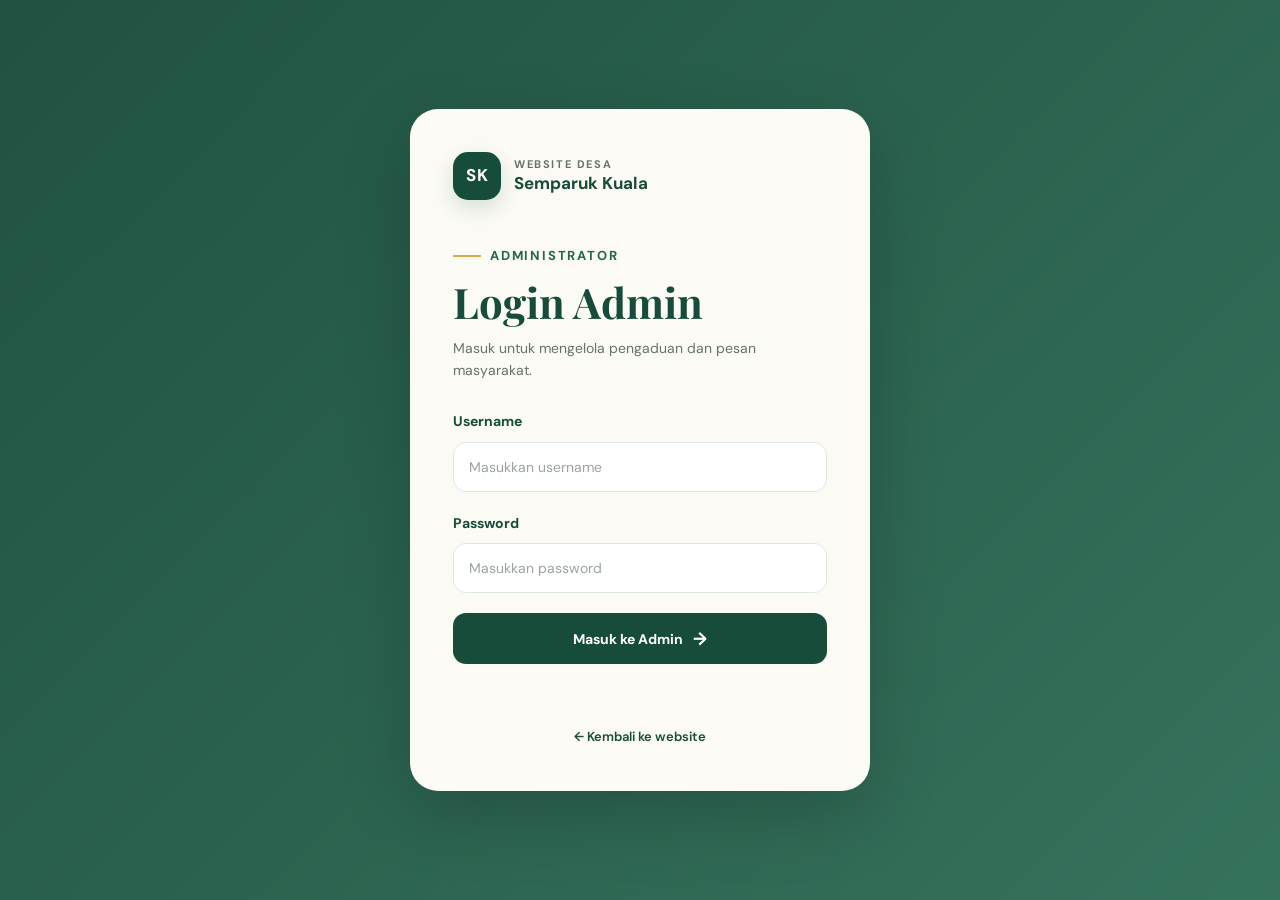
==== admin.html @ 29de8743 "Update admin.html" ====
<!DOCTYPE html>
<html lang="id">
<head>

<meta charset="UTF-8">
<meta name="viewport" content="width=device-width, initial-scale=1.0">

<title>Admin — Semparuk Kuala</title>

<link rel="preconnect" href="https://fonts.googleapis.com">
<link rel="preconnect" href="https://fonts.gstatic.com" crossorigin>

<link href="https://fonts.googleapis.com/css2?family=DM+Sans:wght@400;500;600;700&family=Playfair+Display:wght@600;700&display=swap" rel="stylesheet">

<style>

:root{
    --green:#174b3a;
    --green2:#24664e;
    --mint:#e8f4ef;
    --cream:#f8f7f2;
    --dark:#24352e;
    --muted:#718078;
    --line:#e3e9e5;
    --white:#ffffff;
    --gold:#c8ad6b;
    --shadow:0 15px 40px rgba(23,75,58,.08);
}

*{
    box-sizing:border-box;
}

html{
    scroll-behavior:smooth;
}

body{
    margin:0;
    background:var(--cream);
    color:var(--dark);
    font-family:'DM Sans',sans-serif;
}

a{
    text-decoration:none;
    color:inherit;
}

button,
input,
select,
textarea{
    font-family:inherit;
}


/* ===============================
   NAVBAR
================================ */

.navbar{
    background:#fff;
    border-bottom:1px solid rgba(23,75,58,.08);
    position:sticky;
    top:0;
    z-index:50;
}

.nav-container{
    width:min(1180px,92%);
    margin:auto;
    min-height:78px;

    display:flex;
    align-items:center;
    justify-content:space-between;
    gap:25px;
}

.brand{
    display:flex;
    align-items:center;
    gap:12px;
}

.brand-mark{
    width:42px;
    height:42px;

    display:flex;
    align-items:center;
    justify-content:center;

    background:var(--green);
    color:#fff;

    border-radius:13px;

    font-weight:700;
    font-size:13px;

    box-shadow:0 7px 18px rgba(23,75,58,.18);
}

.brand-text strong{
    display:block;
    color:#69766f;
    font-size:9px;
    letter-spacing:1.2px;
}

.brand-text small{
    display:block;
    margin-top:2px;

    color:var(--green);
    font-size:14px;
    font-weight:700;
}

.nav-menu{
    display:flex;
    align-items:center;
    gap:5px;
}

.nav-menu a{
    color:#596760;
    font-size:12px;
    font-weight:600;

    padding:10px 13px;
    border-radius:10px;

    transition:.2s ease;
}

.nav-menu a:hover{
    background:var(--mint);
    color:var(--green);
}

.nav-menu a.active{
    background:var(--mint);
    color:var(--green);
}


/* ===============================
   HEADER
================================ */

.admin-header{
    background:var(--mint);
    padding:70px 0 60px;

    border-bottom:1px solid rgba(23,75,58,.05);
}

.container{
    width:min(1180px,92%);
    margin:auto;
}

.eyebrow{
    display:inline-flex;
    align-items:center;
    gap:10px;

    color:#b09a5c;

    font-size:11px;
    font-weight:700;
    letter-spacing:1.5px;
}

.eyebrow::before{
    content:"";
    width:24px;
    height:2px;
    background:var(--gold);
}

.admin-header h1{
    margin:14px 0 12px;

    color:var(--green);

    font-family:'Playfair Display',serif;
    font-size:clamp(42px,6vw,64px);

    line-height:1.08;
}

.admin-header p{
    max-width:680px;

    color:var(--muted);

    font-size:14px;
    line-height:1.8;

    margin:0;
}

.admin-actions{
    display:flex;
    flex-wrap:wrap;
    gap:10px;

    margin-top:28px;
}


/* ===============================
   BUTTON
================================ */

.admin-btn{
    display:inline-flex;
    align-items:center;
    justify-content:center;

    min-height:44px;
    padding:11px 18px;

    border:1px solid transparent;
    border-radius:12px;

    background:var(--green);
    color:#fff;

    font-size:12px;
    font-weight:700;

    cursor:pointer;

    transition:.2s ease;
}

.admin-btn:hover{
    background:var(--green2);
    transform:translateY(-1px);
}

.admin-btn.secondary{
    background:#fff;
    color:var(--green);
    border-color:var(--line);
}

.admin-btn.secondary:hover{
    background:#f4faf7;
}

.admin-btn:disabled{
    opacity:.6;
    cursor:not-allowed;
    transform:none;
}


/* ===============================
   MAIN
================================ */

.section{
    padding:55px 0 75px;
}


/* ===============================
   STATISTICS
================================ */

.admin-stats{
    display:grid;
    grid-template-columns:repeat(4,1fr);
    gap:17px;

    margin-bottom:28px;
}

.admin-stat{
    background:#fff;

    border:1px solid rgba(23,75,58,.08);
    border-radius:20px;

    padding:22px;

    box-shadow:var(--shadow);
}

.admin-stat span{
    display:block;

    color:var(--muted);
    font-size:12px;
    font-weight:500;

    margin-bottom:8px;
}

.admin-stat strong{
    display:block;

    color:var(--green);

    font-family:'Playfair Display',serif;
    font-size:32px;
}


/* ===============================
   PANEL
================================ */

.admin-panel{
    background:#fff;

    border:1px solid rgba(23,75,58,.08);
    border-radius:24px;

    overflow:hidden;

    box-shadow:var(--shadow);
}

.admin-panel-header{
    padding:27px 28px;

    display:flex;
    align-items:flex-end;
    justify-content:space-between;

    gap:25px;

    border-bottom:1px solid var(--line);
}

.admin-panel-title{
    flex:1;
}

.admin-panel-header h2{
    margin:10px 0 4px;

    color:var(--green);

    font-family:'Playfair Display',serif;
    font-size:30px;
}

.admin-panel-header p{
    margin:0;

    color:var(--muted);
    font-size:12px;
}


/* ===============================
   SEARCH
================================ */

.admin-search{
    width:300px;
    max-width:100%;
}

.admin-search input{
    width:100%;

    min-height:44px;

    padding:11px 14px;

    border:1px solid var(--line);
    border-radius:12px;

    background:#fbfcfa;

    color:var(--dark);

    outline:none;

    font-size:12px;
}

.admin-search input:focus{
    border-color:var(--green2);

    box-shadow:0 0 0 3px rgba(36,102,78,.08);
}


/* ===============================
   TABLE
================================ */

.table-wrapper{
    width:100%;
    overflow-x:auto;
}

.aduan-table{
    width:100%;
    min-width:1250px;

    border-collapse:collapse;
}

.aduan-table th{
    padding:15px 14px;

    background:#f5f8f5;

    color:var(--green);

    font-size:11px;
    font-weight:700;

    text-align:left;

    white-space:nowrap;

    border-bottom:1px solid var(--line);
}

.aduan-table td{
    padding:16px 14px;

    color:#596760;

    font-size:12px;
    line-height:1.6;

    vertical-align:top;

    border-bottom:1px solid #edf0ed;
}

.aduan-table tbody tr:hover{
    background:#fbfdfb;
}

.nama-cell strong{
    display:block;

    color:var(--green);

    font-weight:700;
}

.judul-cell{
    color:var(--dark)!important;
    font-weight:700;
}

.isi-cell{
    max-width:270px;
    white-space:normal;
}

.token{
    display:inline-block;

    padding:5px 8px;

    background:var(--mint);

    color:var(--green);

    border-radius:8px;

    font-size:10px;
    font-weight:700;

    white-space:nowrap;
}


/* ===============================
   STATUS
================================ */

.status-badge{
    display:inline-block;

    padding:6px 10px;

    border-radius:20px;

    font-size:10px;
    font-weight:700;

    white-space:nowrap;
}

.status-menunggu{
    background:#fff4d9;
    color:#916b20;
}

.status-baru{
    background:#fff4d9;
    color:#916b20;
}

.status-diproses{
    background:#e7f0ff;
    color:#3d6190;
}

.status-selesai{
    background:#e4f4eb;
    color:#287052;
}

.status-sudah-dibalas{
    background:#e4f4eb;
    color:#287052;
}


/* ===============================
   BALASAN
================================ */

.balasan-cell{
    min-width:220px;
    max-width:280px;
}

.balasan-text{
    color:#66736d;

    font-size:11px;
    line-height:1.6;
}

.balasan-kosong{
    color:#a0aaa5;
    font-style:italic;
}

.admin-reply-btn{
    margin-top:9px;

    padding:7px 10px;

    border:0;
    border-radius:9px;

    background:var(--green);
    color:#fff;

    font-size:10px;
    font-weight:700;

    cursor:pointer;

    transition:.2s ease;
}

.admin-reply-btn:hover{
    background:var(--green2);
}


/* ===============================
   MESSAGE
================================ */

.table-message{
    padding:60px 20px!important;

    text-align:center!important;

    color:var(--muted)!important;
}

.table-message strong{
    display:block;

    color:var(--green);

    font-size:17px;

    margin-bottom:5px;
}


/* ===============================
   FOOTER
================================ */

.footer{
    background:var(--green);

    color:#dbe8e1;

    padding:30px 0;
}

.footer-content{
    width:min(1180px,92%);
    margin:auto;

    display:flex;
    justify-content:space-between;
    align-items:center;

    gap:20px;
}

.footer strong{
    color:#fff;
    font-size:14px;
}

.footer p{
    margin:5px 0 0;

    font-size:11px;
    color:#b9cbc2;
}


/* ===============================
   MODAL
================================ */

.modal{
    display:none;

    position:fixed;
    inset:0;

    z-index:100;

    padding:20px;

    background:rgba(10,35,27,.55);

    align-items:center;
    justify-content:center;
}

.modal.show{
    display:flex;
}

.modal-box{
    width:min(560px,100%);

    background:#fff;

    border-radius:24px;

    padding:30px;

    box-shadow:0 25px 70px rgba(0,0,0,.18);

    animation:modalIn .2s ease;
}

@keyframes modalIn{

    from{
        opacity:0;
        transform:translateY(10px);
    }

    to{
        opacity:1;
        transform:translateY(0);
    }

}

.modal-box h2{
    margin:0 0 7px;

    color:var(--green);

    font-family:'Playfair Display',serif;
    font-size:30px;
}

.modal-info{
    margin:0 0 22px;

    color:var(--muted);

    font-size:12px;
}

.modal-box label{
    display:block;

    margin-bottom:7px;

    color:var(--green);

    font-size:12px;
    font-weight:700;
}

.modal-box select,
.modal-box textarea{
    width:100%;

    border:1px solid var(--line);
    border-radius:12px;

    padding:12px 13px;

    background:#fbfcfa;

    color:var(--dark);

    outline:none;

    font-size:12px;

    margin-bottom:17px;
}

.modal-box select{
    min-height:44px;
}

.modal-box textarea{
    min-height:130px;
    resize:vertical;
}

.modal-box select:focus,
.modal-box textarea:focus{
    border-color:var(--green2);

    box-shadow:0 0 0 3px rgba(36,102,78,.08);
}

.modal-actions{
    display:flex;
    justify-content:flex-end;
    gap:10px;

    flex-wrap:wrap;
}


/* ===============================
   MOBILE
================================ */

@media(max-width:850px){

    .nav-container{
        min-height:70px;
    }

    .nav-menu{
        overflow-x:auto;
        max-width:55%;
    }

    .nav-menu a{
        white-space:nowrap;
        padding:8px 9px;
        font-size:10px;
    }

    .admin-stats{
        grid-template-columns:1fr 1fr;
    }

    .admin-panel-header{
        align-items:stretch;
        flex-direction:column;
    }

    .admin-search{
        width:100%;
    }

}

@media(max-width:560px){

    .admin-header{
        padding:50px 0 45px;
    }

    .admin-header h1{
        font-size:42px;
    }

    .section{
        padding:35px 0 55px;
    }

    .admin-stats{
        gap:10px;
    }

    .admin-stat{
        padding:17px;
    }

    .admin-stat strong{
        font-size:27px;
    }

    .admin-panel{
        border-radius:18px;
    }

    .admin-panel-header{
        padding:22px;
    }

    .admin-panel-header h2{
        font-size:27px;
    }

    .footer-content{
        flex-direction:column;
        align-items:flex-start;
    }

    .modal-box{
        padding:24px 20px;
        border-radius:20px;
    }

}

</style>

</head>


<body>


<!-- ===============================
     NAVBAR
================================ -->

<nav class="navbar">

    <div class="nav-container">

        <a href="index.html" class="brand">

            <span class="brand-mark">
                SK
            </span>

            <span class="brand-text">

                <strong>
                    WEBSITE DESA
                </strong>

                <small>
                    Semparuk Kuala
                </small>

            </span>

        </a>


        <div class="nav-menu">

            <a href="index.html">
                Beranda
            </a>

            <a href="tentang.html">
                Tentang
            </a>

            <a href="potensi.html">
                Potensi
            </a>

            <a href="galeri.html">
                Galeri
            </a>

            <a href="kontak.html">
                Aduan
            </a>

            <a href="login.html" onclick="logoutAdmin()">
                Keluar
            </a>

        </div>

    </div>

</nav>


<!-- ===============================
     HEADER
================================ -->

<header class="admin-header">

    <div class="container">

        <span class="eyebrow">
            ADMINISTRATOR
        </span>

        <h1>
            Dashboard Pengaduan
        </h1>

        <p>
            Kelola pengaduan masyarakat Desa Semparuk Kuala,
            periksa status pengaduan, dan berikan balasan
            kepada masyarakat.
        </p>


        <div class="admin-actions">

            <button
                type="button"
                class="admin-btn"
                onclick="muatData()"
            >
                ↻ Muat Data
            </button>


            <a
                href="kontak.html"
                class="admin-btn secondary"
            >
                ← Lihat Halaman Aduan
            </a>

        </div>

    </div>

</header>


<!-- ===============================
     CONTENT
================================ -->

<main>

<section class="section">

<div class="container">


<!-- ===============================
     STATISTIK
================================ -->

<div class="admin-stats">

    <div class="admin-stat">

        <span>
            Total Pengaduan
        </span>

        <strong id="totalAduan">
            0
        </strong>

    </div>


    <div class="admin-stat">

        <span>
            Menunggu
        </span>

        <strong id="totalBaru">
            0
        </strong>

    </div>


    <div class="admin-stat">

        <span>
            Sedang Diproses
        </span>

        <strong id="totalProses">
            0
        </strong>

    </div>


    <div class="admin-stat">

        <span>
            Selesai
        </span>

        <strong id="totalSelesai">
            0
        </strong>

    </div>

</div>


<!-- ===============================
     PANEL
================================ -->

<div class="admin-panel">


<div class="admin-panel-header">

    <div class="admin-panel-title">

        <span class="eyebrow">
            DATA MASYARAKAT
        </span>

        <h2>
            Daftar Pengaduan
        </h2>

        <p>
            Data pengaduan yang tersimpan di Google Sheets.
        </p>

    </div>


    <div class="admin-search">

        <input
            type="search"
            id="searchAduan"
            placeholder="Cari nama, token, atau judul..."
            oninput="filterAduan()"
        >

    </div>

</div>


<div class="table-wrapper">

<table class="aduan-table">

<thead>

<tr>

<th>NO</th>
<th>TANGGAL</th>
<th>TOKEN PENGADUAN</th>
<th>NAMA</th>
<th>EMAIL</th>
<th>KATEGORI</th>
<th>JUDUL ADUAN</th>
<th>ISI ADUAN</th>
<th>STATUS</th>
<th>BALASAN</th>

</tr>

</thead>


<tbody id="tabelAduan">

<tr>

<td
    colspan="10"
    class="table-message"
>

<strong>
Memuat data...
</strong>

Silakan tunggu sebentar.

</td>

</tr>

</tbody>

</table>

</div>

</div>

</div>

</section>

</main>


<!-- ===============================
     FOOTER
================================ -->

<footer class="footer">

<div class="footer-content">

<div>

<strong>
Semparuk Kuala
</strong>

<p>
Panel Administrator Website Desa
</p>

</div>


<p>
© 2026 Semparuk Kuala
</p>

</div>

</footer>


<!-- ===============================
     MODAL BALASAN
================================ -->

<div
    class="modal"
    id="modalBalasan"
>

<div class="modal-box">

<h2>
Balas Pengaduan
</h2>


<p
    class="modal-info"
    id="modalInfo"
>
Token pengaduan
</p>


<label for="modalStatus">
Status Pengaduan
</label>


<select id="modalStatus">

<option value="Menunggu">
Menunggu
</option>

<option value="Diproses">
Diproses
</option>

<option value="Selesai">
Selesai
</option>

</select>


<label for="modalBalasanText">
Balasan Admin
</label>


<textarea
    id="modalBalasanText"
    placeholder="Tulis balasan untuk masyarakat..."
></textarea>


<div class="modal-actions">

<button
    type="button"
    class="admin-btn secondary"
    onclick="tutupModal()"
>
Batal
</button>


<button
    type="button"
    class="admin-btn"
    id="btnSimpan"
    onclick="simpanBalasan()"
>
Simpan Balasan
</button>

</div>

</div>

</div>


<script>

/* =====================================================
   GOOGLE APPS SCRIPT
===================================================== */

const SCRIPT_URL =
"https://script.google.com/macros/s/AKfycbwiFekXNS2naIya8pPjoScS424VBe4sZxllf2VEU3-un4UshPAyrZED2afYIEV-idjJ/exec";


/* =====================================================
   DATA ADMIN
===================================================== */

let semuaAduan = [];

let aduanDipilih = null;


/* =====================================================
   CEK LOGIN
===================================================== */

function cekLogin(){

    const sudahLogin =
        sessionStorage.getItem(
            "adminLogin"
        );

    if(sudahLogin !== "true"){

        window.location.href =
            "login.html";

        return false;

    }

    return true;

}


/* =====================================================
   LOGOUT
===================================================== */

function logoutAdmin(){

    sessionStorage.removeItem(
        "adminLogin"
    );

    sessionStorage.removeItem(
        "adminUsername"
    );

}


/* =====================================================
   NORMALISASI DATA
===================================================== */

function normalisasiAduan(item){

    return {

        nomor:
            item.nomor ??
            item.no ??
            item.NO ??
            "",

        tanggal:
            item.tanggal ??
            item.TANGGAL ??
            "",

        token:
            item.token ??
            item.tokenPengaduan ??
            item.TOKEN ??
            "",

        nama:
            item.nama ??
            item.NAMA ??
            "",

        email:
            item.email ??
            item.EMAIL ??
            "",

        kategori:
            item.kategori ??
            item.KATEGORI ??
            "",

        judul:
            item.judul ??
            item.judulAduan ??
            item["judul aduan"] ??
            item["JUDUL ADUAN"] ??
            "",

        isi:
            item.isi ??
            item.isiAduan ??
            item["isi aduan"] ??
            item["ISI ADUAN"] ??
            "",

        status:
            item.status ??
            item.STATUS ??
            "Menunggu",

        balasan:
            item.balasan ??
            item.BALASAN ??
            "-"

    };

}


/* =====================================================
   MUAT DATA
   SESUAI DENGAN doGet action=list
===================================================== */

async function muatData(){

    const tabel =
        document.getElementById(
            "tabelAduan"
        );


    tabel.innerHTML = `

        <tr>

            <td
                colspan="10"
                class="table-message"
            >

                <strong>
                    Memuat data...
                </strong>

                Mengambil data pengaduan dari Google Sheets.

            </td>

        </tr>

    `;


    const username =
        sessionStorage.getItem(
            "adminUsername"
        );


    /*
     * Password tidak disimpan di browser.
     *
     * Untuk action=list pada Apps Script,
     * password diperlukan.
     *
     * Karena login.html hanya menyimpan
     * status dan username, kita gunakan
     * kembali password melalui session.
     */


    const password =
        sessionStorage.getItem(
            "adminPassword"
        );


    if(!username || !password){

        tabel.innerHTML = `

            <tr>

                <td
                    colspan="10"
                    class="table-message"
                >

                    <strong>
                        Sesi admin berakhir
                    </strong>

                    Silakan login kembali.

                </td>

            </tr>

        `;


        setTimeout(
            function(){

                window.location.href =
                    "login.html";

            },
            1200
        );

        return;

    }


    try{

        /*
         * Sesuai Apps Script:
         *
         * doGet()
         * action = list
         * username
         * password
         */

        const url =
            SCRIPT_URL +
            "?action=list" +
            "&username=" +
            encodeURIComponent(username) +
            "&password=" +
            encodeURIComponent(password);


        const response =
            await fetch(url);


        const data =
            await response.json();


        if(!data || !data.success){

            throw new Error(
                data?.message ||
                "Data tidak dapat diambil."
            );

        }


        const rawData =
            Array.isArray(data.data)
            ? data.data
            : [];


        semuaAduan =
            rawData.map(
                normalisasiAduan
            );


        tampilkanAduan(
            semuaAduan
        );


        updateStatistik(
            semuaAduan
        );


    }catch(error){

        console.error(
            "Gagal mengambil data:",
            error
        );


        tabel.innerHTML = `

            <tr>

                <td
                    colspan="10"
                    class="table-message"
                >

                    <strong>
                        Data belum dapat dimuat
                    </strong>

                    ${escapeHTML(
                        error.message ||
                        "Terjadi kesalahan koneksi."
                    )}

                </td>

            </tr>

        `;

    }

}


/* =====================================================
   TAMPILKAN DATA
===================================================== */

function tampilkanAduan(data){

    const tabel =
        document.getElementById(
            "tabelAduan"
        );


    if(!data.length){

        tabel.innerHTML = `

            <tr>

                <td
                    colspan="10"
                    class="table-message"
                >

                    <strong>
                        Belum ada pengaduan
                    </strong>

                    Pengaduan masyarakat akan muncul di sini.

                </td>

            </tr>

        `;

        return;

    }


    tabel.innerHTML =
        data.map(
            function(aduan){

                const status =
                    aduan.status ||
                    "Menunggu";


                const statusClass =
                    String(status)
                    .toLowerCase()
                    .replace(/\s+/g,"-");


                const originalIndex =
                    semuaAduan.indexOf(
                        aduan
                    );


                return `

                <tr>

                    <td>
                        ${escapeHTML(
                            aduan.nomor ||
                            "-"
                        )}
                    </td>


                    <td>
                        ${escapeHTML(
                            aduan.tanggal ||
                            "-"
                        )}
                    </td>


                    <td>

                        <span class="token">

                            ${escapeHTML(
                                aduan.token ||
                                "-"
                            )}

                        </span>

                    </td>


                    <td class="nama-cell">

                        <strong>

                            ${escapeHTML(
                                aduan.nama ||
                                "-"
                            )}

                        </strong>

                    </td>


                    <td>

                        ${escapeHTML(
                            aduan.email ||
                            "-"
                        )}

                    </td>


                    <td>

                        ${escapeHTML(
                            aduan.kategori ||
                            "-"
                        )}

                    </td>


                    <td class="judul-cell">

                        ${escapeHTML(
                            aduan.judul ||
                            "-"
                        )}

                    </td>


                    <td class="isi-cell">

                        ${escapeHTML(
                            aduan.isi ||
                            "-"
                        )}

                    </td>


                    <td>

                        <span
                            class="status-badge status-${statusClass}"
                        >

                            ${escapeHTML(
                                status
                            )}

                        </span>

                    </td>


                    <td class="balasan-cell">

                        ${
                            aduan.balasan &&
                            aduan.balasan !== "-"

                            ?

                            `

                            <div class="balasan-text">

                                ${escapeHTML(
                                    aduan.balasan
                                )}

                            </div>

                            `

                            :

                            `

                            <div
                                class="balasan-text balasan-kosong"
                            >

                                Belum ada balasan.

                            </div>

                            `
                        }


                        <button
                            type="button"
                            class="admin-reply-btn"
                            onclick="bukaModal(${originalIndex})"
                        >

                            ${
                                aduan.balasan &&
                                aduan.balasan !== "-"

                                ?

                                "Ubah Balasan"

                                :

                                "Balas Aduan"
                            }

                        </button>

                    </td>

                </tr>

                `;

            }
        )
        .join("");

}


/* =====================================================
   STATISTIK
===================================================== */

function updateStatistik(data){

    let baru = 0;

    let proses = 0;

    let selesai = 0;


    data.forEach(
        function(aduan){

            const status =
                String(
                    aduan.status ||
                    "Menunggu"
                )
                .toLowerCase()
                .trim();


            if(
                status === "menunggu" ||
                status === "baru"
            ){

                baru++;

            }


            else if(
                status === "diproses"
            ){

                proses++;

            }


            else if(
                status === "selesai" ||
                status === "sudah dibalas"
            ){

                selesai++;

            }

        }
    );


    document.getElementById(
        "totalAduan"
    ).textContent =
        data.length;


    document.getElementById(
        "totalBaru"
    ).textContent =
        baru;


    document.getElementById(
        "totalProses"
    ).textContent =
        proses;


    document.getElementById(
        "totalSelesai"
    ).textContent =
        selesai;

}


/* =====================================================
   SEARCH
===================================================== */

function filterAduan(){

    const keyword =
        document.getElementById(
            "searchAduan"
        )
        .value
        .toLowerCase()
        .trim();


    if(!keyword){

        tampilkanAduan(
            semuaAduan
        );

        return;

    }


    const hasil =
        semuaAduan.filter(
            function(aduan){

                return [

                    aduan.nama,
                    aduan.email,
                    aduan.token,
                    aduan.kategori,
                    aduan.judul,
                    aduan.isi,
                    aduan.status

                ]
                .some(
                    function(value){

                        return String(
                            value || ""
                        )
                        .toLowerCase()
                        .includes(
                            keyword
                        );

                    }
                );

            }
        );


    tampilkanAduan(
        hasil
    );

}


/* =====================================================
   BUKA MODAL
===================================================== */

function bukaModal(index){

    aduanDipilih =
        semuaAduan[index];


    if(!aduanDipilih){

        return;

    }


    document.getElementById(
        "modalInfo"
    ).textContent =
        "Token: " +
        (
            aduanDipilih.token ||
            "-"
        );


    document.getElementById(
        "modalStatus"
    ).value =
        aduanDipilih.status ||
        "Menunggu";


    document.getElementById(
        "modalBalasanText"
    ).value =
        aduanDipilih.balasan === "-"
        ? ""
        : (
            aduanDipilih.balasan ||
            ""
        );


    document.getElementById(
        "modalBalasan"
    )
    .classList
    .add("show");

}


/* =====================================================
   TUTUP MODAL
===================================================== */

function tutupModal(){

    document.getElementById(
        "modalBalasan"
    )
    .classList
    .remove("show");


    document.getElementById(
        "modalBalasanText"
    ).value = "";


    aduanDipilih = null;

}


/* =====================================================
   SIMPAN BALASAN
   SESUAI DENGAN doPost action=reply
===================================================== */

async function simpanBalasan(){

    if(!aduanDipilih){

        alert(
            "Pengaduan belum dipilih."
        );

        return;

    }


    const username =
        sessionStorage.getItem(
            "adminUsername"
        );


    const password =
        sessionStorage.getItem(
            "adminPassword"
        );


    if(!username || !password){

        alert(
            "Sesi admin sudah berakhir. Silakan login kembali."
        );


        window.location.href =
            "login.html";


        return;

    }


    const status =
        document.getElementById(
            "modalStatus"
        ).value;


    const balasan =
        document.getElementById(
            "modalBalasanText"
        )
        .value
        .trim();


    if(!balasan){

        alert(
            "Silakan isi balasan terlebih dahulu."
        );

        return;

    }


    const tombol =
        document.getElementById(
            "btnSimpan"
        );


    tombol.disabled = true;

    tombol.textContent =
        "Menyimpan...";


    try{

        const data =
            new URLSearchParams();


        /*
         * SESUAI doPost Apps Script:
         *
         * action = reply
         * username
         * password
         * token
         * reply
         * status
         */

        data.append(
            "action",
            "reply"
        );


        data.append(
            "username",
            username
        );


        data.append(
            "password",
            password
        );


        data.append(
            "token",
            aduanDipilih.token ||
            ""
        );


        data.append(
            "reply",
            balasan
        );


        data.append(
            "status",
            status
        );


        const response =
            await fetch(
                SCRIPT_URL,
                {
                    method:"POST",
                    body:data
                }
            );


        const result =
            await response.json();


        if(!result.success){

            throw new Error(
                result.message ||
                "Balasan gagal disimpan."
            );

        }


        /*
         * Update tampilan lokal
         */

        aduanDipilih.status =
            status;


        aduanDipilih.balasan =
            balasan;


        tampilkanAduan(
            semuaAduan
        );


        updateStatistik(
            semuaAduan
        );


        tutupModal();


        alert(
            "Balasan berhasil disimpan."
        );


    }catch(error){

        console.error(
            "Gagal menyimpan balasan:",
            error
        );


        alert(
            error.message ||
            "Balasan gagal disimpan. Silakan coba lagi."
        );

    }


    tombol.disabled = false;

    tombol.textContent =
        "Simpan Balasan";

}


/* =====================================================
   ESCAPE HTML
===================================================== */

function escapeHTML(value){

    return String(value)

        .replace(
            /&/g,
            "&amp;"
        )

        .replace(
            /</g,
            "&lt;"
        )

        .replace(
            />/g,
            "&gt;"
        )

        .replace(
            /"/g,
            "&quot;"
        )

        .replace(
            /'/g,
            "&#039;"
        );

}


/* =====================================================
   KLIK LUAR MODAL
===================================================== */

document
    .getElementById(
        "modalBalasan"
    )
    .addEventListener(
        "click",
        function(e){

            if(
                e.target === this
            ){

                tutupModal();

            }

        }
    );


/* =====================================================
   ESC UNTUK TUTUP MODAL
===================================================== */

document.addEventListener(
    "keydown",
    function(e){

        if(
            e.key === "Escape"
        ){

            tutupModal();

        }

    }
);


/* =====================================================
   MULAI
===================================================== */

if(cekLogin()){

    muatData();

}

</script>

</body>
</html>
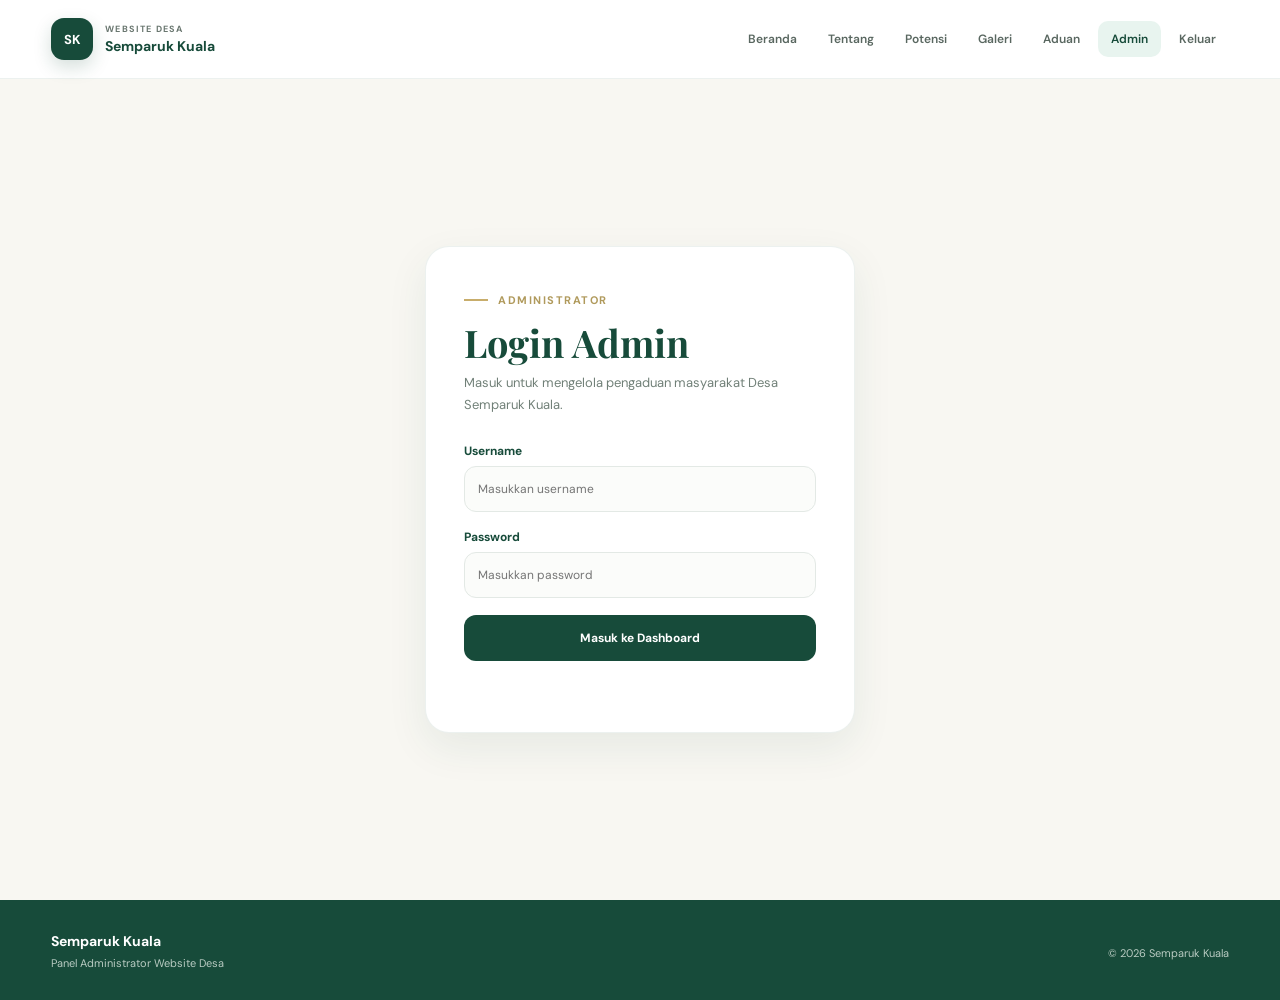
==== commit 8883143c: "Update admin.html" ====
--- a/admin.html
+++ b/admin.html
@@ -1,5 +1,6 @@
 <!DOCTYPE html>
 <html lang="id">
+
 <head>
 
 <meta charset="UTF-8">
@@ -13,6 +14,10 @@
 <link href="https://fonts.googleapis.com/css2?family=DM+Sans:wght@400;500;600;700&family=Playfair+Display:wght@600;700&display=swap" rel="stylesheet">
 
 <style>
+
+/* =====================================================
+   ROOT
+===================================================== */
 
 :root{
     --green:#174b3a;
@@ -54,14 +59,14 @@
     font-family:inherit;
 }
 
-
-/* ===============================
+/* =====================================================
    NAVBAR
-================================ */
+===================================================== */
 
 .navbar{
     background:#fff;
     border-bottom:1px solid rgba(23,75,58,.08);
+
     position:sticky;
     top:0;
     z-index:50;
@@ -70,11 +75,13 @@
 .nav-container{
     width:min(1180px,92%);
     margin:auto;
+
     min-height:78px;
 
     display:flex;
     align-items:center;
     justify-content:space-between;
+
     gap:25px;
 }
 
@@ -105,16 +112,20 @@
 
 .brand-text strong{
     display:block;
+
     color:#69766f;
+
     font-size:9px;
     letter-spacing:1.2px;
 }
 
 .brand-text small{
     display:block;
+
     margin-top:2px;
 
     color:var(--green);
+
     font-size:14px;
     font-weight:700;
 }
@@ -127,10 +138,12 @@
 
 .nav-menu a{
     color:#596760;
+
     font-size:12px;
     font-weight:600;
 
     padding:10px 13px;
+
     border-radius:10px;
 
     transition:.2s ease;
@@ -146,13 +159,149 @@
     color:var(--green);
 }
 
-
-/* ===============================
+/* =====================================================
+   LOGIN
+===================================================== */
+
+.login-screen{
+    min-height:calc(100vh - 79px);
+
+    display:flex;
+    align-items:center;
+    justify-content:center;
+
+    padding:50px 20px;
+
+    background:var(--cream);
+}
+
+.login-box{
+    width:min(430px,100%);
+
+    background:#fff;
+
+    padding:38px;
+
+    border-radius:24px;
+
+    border:1px solid rgba(23,75,58,.08);
+
+    box-shadow:var(--shadow);
+}
+
+.login-box h1{
+    margin:14px 0 8px;
+
+    color:var(--green);
+
+    font-family:'Playfair Display',serif;
+
+    font-size:38px;
+
+    line-height:1.15;
+}
+
+.login-box > p{
+    margin:0 0 27px;
+
+    color:var(--muted);
+
+    font-size:13px;
+
+    line-height:1.7;
+}
+
+.login-group{
+    margin-bottom:17px;
+}
+
+.login-group label{
+    display:block;
+
+    margin-bottom:7px;
+
+    color:var(--green);
+
+    font-size:12px;
+
+    font-weight:700;
+}
+
+.login-group input{
+    width:100%;
+
+    min-height:46px;
+
+    padding:11px 13px;
+
+    border:1px solid var(--line);
+
+    border-radius:12px;
+
+    background:#fbfcfa;
+
+    color:var(--dark);
+
+    outline:none;
+
+    font-size:12px;
+
+    transition:.2s ease;
+}
+
+.login-group input:focus{
+    border-color:var(--green2);
+
+    box-shadow:0 0 0 3px rgba(36,102,78,.08);
+}
+
+.login-btn{
+    width:100%;
+
+    min-height:46px;
+
+    border:0;
+
+    border-radius:12px;
+
+    background:var(--green);
+
+    color:#fff;
+
+    font-size:12px;
+
+    font-weight:700;
+
+    cursor:pointer;
+
+    transition:.2s ease;
+}
+
+.login-btn:hover{
+    background:var(--green2);
+
+    transform:translateY(-1px);
+}
+
+.login-message{
+    min-height:18px;
+
+    margin:15px 0 0;
+
+    text-align:center;
+
+    color:#b04a4a;
+
+    font-size:12px;
+}
+
+/* =====================================================
    HEADER
-================================ */
+===================================================== */
 
 .admin-header{
     background:var(--mint);
+
     padding:70px 0 60px;
 
     border-bottom:1px solid rgba(23,75,58,.05);
@@ -172,13 +321,16 @@
 
     font-size:11px;
     font-weight:700;
+
     letter-spacing:1.5px;
 }
 
 .eyebrow::before{
     content:"";
+
     width:24px;
     height:2px;
+
     background:var(--gold);
 }
 
@@ -188,6 +340,7 @@
     color:var(--green);
 
     font-family:'Playfair Display',serif;
+
     font-size:clamp(42px,6vw,64px);
 
     line-height:1.08;
@@ -199,6 +352,7 @@
     color:var(--muted);
 
     font-size:14px;
+
     line-height:1.8;
 
     margin:0;
@@ -206,32 +360,38 @@
 
 .admin-actions{
     display:flex;
+
     flex-wrap:wrap;
+
     gap:10px;
 
     margin-top:28px;
 }
 
-
-/* ===============================
+/* =====================================================
    BUTTON
-================================ */
+===================================================== */
 
 .admin-btn{
     display:inline-flex;
+
     align-items:center;
     justify-content:center;
 
     min-height:44px;
+
     padding:11px 18px;
 
     border:1px solid transparent;
+
     border-radius:12px;
 
     background:var(--green);
+
     color:#fff;
 
     font-size:12px;
+
     font-weight:700;
 
     cursor:pointer;
@@ -241,12 +401,15 @@
 
 .admin-btn:hover{
     background:var(--green2);
+
     transform:translateY(-1px);
 }
 
 .admin-btn.secondary{
     background:#fff;
+
     color:var(--green);
+
     border-color:var(--line);
 }
 
@@ -256,27 +419,29 @@
 
 .admin-btn:disabled{
     opacity:.6;
+
     cursor:not-allowed;
+
     transform:none;
 }
 
-
-/* ===============================
+/* =====================================================
    MAIN
-================================ */
+===================================================== */
 
 .section{
     padding:55px 0 75px;
 }
 
-
-/* ===============================
+/* =====================================================
    STATISTICS
-================================ */
+===================================================== */
 
 .admin-stats{
     display:grid;
+
     grid-template-columns:repeat(4,1fr);
+
     gap:17px;
 
     margin-bottom:28px;
@@ -286,6 +451,7 @@
     background:#fff;
 
     border:1px solid rgba(23,75,58,.08);
+
     border-radius:20px;
 
     padding:22px;
@@ -297,7 +463,9 @@
     display:block;
 
     color:var(--muted);
+
     font-size:12px;
+
     font-weight:500;
 
     margin-bottom:8px;
@@ -309,18 +477,19 @@
     color:var(--green);
 
     font-family:'Playfair Display',serif;
+
     font-size:32px;
 }
 
-
-/* ===============================
+/* =====================================================
    PANEL
-================================ */
+===================================================== */
 
 .admin-panel{
     background:#fff;
 
     border:1px solid rgba(23,75,58,.08);
+
     border-radius:24px;
 
     overflow:hidden;
@@ -332,7 +501,9 @@
     padding:27px 28px;
 
     display:flex;
+
     align-items:flex-end;
+
     justify-content:space-between;
 
     gap:25px;
@@ -350,6 +521,7 @@
     color:var(--green);
 
     font-family:'Playfair Display',serif;
+
     font-size:30px;
 }
 
@@ -357,16 +529,17 @@
     margin:0;
 
     color:var(--muted);
+
     font-size:12px;
 }
 
-
-/* ===============================
+/* =====================================================
    SEARCH
-================================ */
+===================================================== */
 
 .admin-search{
     width:300px;
+
     max-width:100%;
 }
 
@@ -378,6 +551,7 @@
     padding:11px 14px;
 
     border:1px solid var(--line);
+
     border-radius:12px;
 
     background:#fbfcfa;
@@ -395,18 +569,19 @@
     box-shadow:0 0 0 3px rgba(36,102,78,.08);
 }
 
-
-/* ===============================
+/* =====================================================
    TABLE
-================================ */
+===================================================== */
 
 .table-wrapper{
     width:100%;
+
     overflow-x:auto;
 }
 
 .aduan-table{
     width:100%;
+
     min-width:1250px;
 
     border-collapse:collapse;
@@ -420,6 +595,7 @@
     color:var(--green);
 
     font-size:11px;
+
     font-weight:700;
 
     text-align:left;
@@ -435,6 +611,7 @@
     color:#596760;
 
     font-size:12px;
+
     line-height:1.6;
 
     vertical-align:top;
@@ -456,11 +633,13 @@
 
 .judul-cell{
     color:var(--dark)!important;
+
     font-weight:700;
 }
 
 .isi-cell{
     max-width:270px;
+
     white-space:normal;
 }
 
@@ -476,15 +655,15 @@
     border-radius:8px;
 
     font-size:10px;
+
     font-weight:700;
 
     white-space:nowrap;
 }
 
-
-/* ===============================
+/* =====================================================
    STATUS
-================================ */
+===================================================== */
 
 .status-badge{
     display:inline-block;
@@ -494,43 +673,37 @@
     border-radius:20px;
 
     font-size:10px;
+
     font-weight:700;
 
     white-space:nowrap;
-}
-
-.status-menunggu{
-    background:#fff4d9;
-    color:#916b20;
 }
 
 .status-baru{
     background:#fff4d9;
+
     color:#916b20;
 }
 
 .status-diproses{
     background:#e7f0ff;
+
     color:#3d6190;
 }
 
 .status-selesai{
     background:#e4f4eb;
+
     color:#287052;
 }
 
-.status-sudah-dibalas{
-    background:#e4f4eb;
-    color:#287052;
-}
-
-
-/* ===============================
+/* =====================================================
    BALASAN
-================================ */
+===================================================== */
 
 .balasan-cell{
     min-width:220px;
+
     max-width:280px;
 }
 
@@ -538,11 +711,13 @@
     color:#66736d;
 
     font-size:11px;
+
     line-height:1.6;
 }
 
 .balasan-kosong{
     color:#a0aaa5;
+
     font-style:italic;
 }
 
@@ -552,12 +727,15 @@
     padding:7px 10px;
 
     border:0;
+
     border-radius:9px;
 
     background:var(--green);
+
     color:#fff;
 
     font-size:10px;
+
     font-weight:700;
 
     cursor:pointer;
@@ -569,10 +747,9 @@
     background:var(--green2);
 }
 
-
-/* ===============================
+/* =====================================================
    MESSAGE
-================================ */
+===================================================== */
 
 .table-message{
     padding:60px 20px!important;
@@ -592,10 +769,9 @@
     margin-bottom:5px;
 }
 
-
-/* ===============================
+/* =====================================================
    FOOTER
-================================ */
+===================================================== */
 
 .footer{
     background:var(--green);
@@ -607,10 +783,13 @@
 
 .footer-content{
     width:min(1180px,92%);
+
     margin:auto;
 
     display:flex;
+
     justify-content:space-between;
+
     align-items:center;
 
     gap:20px;
@@ -618,6 +797,7 @@
 
 .footer strong{
     color:#fff;
+
     font-size:14px;
 }
 
@@ -625,18 +805,19 @@
     margin:5px 0 0;
 
     font-size:11px;
+
     color:#b9cbc2;
 }
 
-
-/* ===============================
+/* =====================================================
    MODAL
-================================ */
+===================================================== */
 
 .modal{
     display:none;
 
     position:fixed;
+
     inset:0;
 
     z-index:100;
@@ -646,6 +827,7 @@
     background:rgba(10,35,27,.55);
 
     align-items:center;
+
     justify-content:center;
 }
 
@@ -671,11 +853,13 @@
 
     from{
         opacity:0;
+
         transform:translateY(10px);
     }
 
     to{
         opacity:1;
+
         transform:translateY(0);
     }
 
@@ -687,6 +871,7 @@
     color:var(--green);
 
     font-family:'Playfair Display',serif;
+
     font-size:30px;
 }
 
@@ -706,6 +891,7 @@
     color:var(--green);
 
     font-size:12px;
+
     font-weight:700;
 }
 
@@ -714,6 +900,7 @@
     width:100%;
 
     border:1px solid var(--line);
+
     border-radius:12px;
 
     padding:12px 13px;
@@ -735,6 +922,7 @@
 
 .modal-box textarea{
     min-height:130px;
+
     resize:vertical;
 }
 
@@ -747,16 +935,17 @@
 
 .modal-actions{
     display:flex;
+
     justify-content:flex-end;
+
     gap:10px;
 
     flex-wrap:wrap;
 }
 
-
-/* ===============================
+/* =====================================================
    MOBILE
-================================ */
+===================================================== */
 
 @media(max-width:850px){
 
@@ -766,12 +955,15 @@
 
     .nav-menu{
         overflow-x:auto;
+
         max-width:55%;
     }
 
     .nav-menu a{
         white-space:nowrap;
+
         padding:8px 9px;
+
         font-size:10px;
     }
 
@@ -781,6 +973,7 @@
 
     .admin-panel-header{
         align-items:stretch;
+
         flex-direction:column;
     }
 
@@ -830,137 +1023,237 @@
 
     .footer-content{
         flex-direction:column;
+
         align-items:flex-start;
     }
 
     .modal-box{
         padding:24px 20px;
+
         border-radius:20px;
     }
 
+    .login-box{
+        padding:28px 22px;
+    }
+
 }
 
 </style>
 
 </head>
 
-
 <body>
 
 
-<!-- ===============================
+<!-- =====================================================
      NAVBAR
-================================ -->
+===================================================== -->
 
 <nav class="navbar">
 
-    <div class="nav-container">
-
-        <a href="index.html" class="brand">
-
-            <span class="brand-mark">
-                SK
-            </span>
-
-            <span class="brand-text">
-
-                <strong>
-                    WEBSITE DESA
-                </strong>
-
-                <small>
-                    Semparuk Kuala
-                </small>
-
-            </span>
-
-        </a>
-
-
-        <div class="nav-menu">
-
-            <a href="index.html">
-                Beranda
-            </a>
-
-            <a href="tentang.html">
-                Tentang
-            </a>
-
-            <a href="potensi.html">
-                Potensi
-            </a>
-
-            <a href="galeri.html">
-                Galeri
-            </a>
-
-            <a href="kontak.html">
-                Aduan
-            </a>
-
-            <a href="login.html" onclick="logoutAdmin()">
-                Keluar
-            </a>
-
-        </div>
-
-    </div>
+<div class="nav-container">
+
+<a href="index.html" class="brand">
+
+<span class="brand-mark">
+SK
+</span>
+
+<span class="brand-text">
+
+<strong>
+WEBSITE DESA
+</strong>
+
+<small>
+Semparuk Kuala
+</small>
+
+</span>
+
+</a>
+
+
+<div class="nav-menu">
+
+<a href="index.html">
+Beranda
+</a>
+
+<a href="tentang.html">
+Tentang
+</a>
+
+<a href="potensi.html">
+Potensi
+</a>
+
+<a href="galeri.html">
+Galeri
+</a>
+
+<a href="kontak.html">
+Aduan
+</a>
+
+<a href="admin.html" class="active">
+Admin
+</a>
+
+<a href="#" onclick="keluarAdmin(); return false;">
+Keluar
+</a>
+
+</div>
+
+</div>
 
 </nav>
 
 
-<!-- ===============================
+<!-- =====================================================
+     LOGIN SCREEN
+===================================================== -->
+
+<section
+    id="loginScreen"
+    class="login-screen"
+>
+
+<div class="login-box">
+
+<span class="eyebrow">
+ADMINISTRATOR
+</span>
+
+<h1>
+Login Admin
+</h1>
+
+<p>
+Masuk untuk mengelola pengaduan masyarakat
+Desa Semparuk Kuala.
+</p>
+
+
+<form id="loginForm">
+
+
+<div class="login-group">
+
+<label for="loginUsername">
+Username
+</label>
+
+<input
+    type="text"
+    id="loginUsername"
+    placeholder="Masukkan username"
+    autocomplete="username"
+    required
+>
+
+</div>
+
+
+<div class="login-group">
+
+<label for="loginPassword">
+Password
+</label>
+
+<input
+    type="password"
+    id="loginPassword"
+    placeholder="Masukkan password"
+    autocomplete="current-password"
+    required
+>
+
+</div>
+
+
+<button
+    type="submit"
+    class="login-btn"
+>
+Masuk ke Dashboard
+</button>
+
+
+<p
+    id="loginMessage"
+    class="login-message"
+></p>
+
+
+</form>
+
+</div>
+
+</section>
+
+
+<!-- =====================================================
+     DASHBOARD
+===================================================== -->
+
+<div
+    id="dashboardContent"
+    style="display:none;"
+>
+
+
+<!-- =====================================================
      HEADER
-================================ -->
+===================================================== -->
 
 <header class="admin-header">
 
-    <div class="container">
-
-        <span class="eyebrow">
-            ADMINISTRATOR
-        </span>
-
-        <h1>
-            Dashboard Pengaduan
-        </h1>
-
-        <p>
-            Kelola pengaduan masyarakat Desa Semparuk Kuala,
-            periksa status pengaduan, dan berikan balasan
-            kepada masyarakat.
-        </p>
-
-
-        <div class="admin-actions">
-
-            <button
-                type="button"
-                class="admin-btn"
-                onclick="muatData()"
-            >
-                ↻ Muat Data
-            </button>
-
-
-            <a
-                href="kontak.html"
-                class="admin-btn secondary"
-            >
-                ← Lihat Halaman Aduan
-            </a>
-
-        </div>
-
-    </div>
+<div class="container">
+
+<span class="eyebrow">
+ADMINISTRATOR
+</span>
+
+<h1>
+Dashboard Pengaduan
+</h1>
+
+<p>
+Kelola pengaduan masyarakat Desa Semparuk Kuala,
+periksa status pengaduan, dan berikan balasan
+kepada masyarakat.
+</p>
+
+<div class="admin-actions">
+
+<button
+    type="button"
+    class="admin-btn"
+    onclick="muatData()"
+>
+↻ Muat Data
+</button>
+
+<a
+    href="kontak.html"
+    class="admin-btn secondary"
+>
+← Lihat Halaman Aduan
+</a>
+
+</div>
+
+</div>
 
 </header>
 
 
-<!-- ===============================
+<!-- =====================================================
      CONTENT
-================================ -->
+===================================================== -->
 
 <main>
 
@@ -969,109 +1262,115 @@
 <div class="container">
 
 
-<!-- ===============================
+<!-- =====================================================
      STATISTIK
-================================ -->
+===================================================== -->
 
 <div class="admin-stats">
 
-    <div class="admin-stat">
-
-        <span>
-            Total Pengaduan
-        </span>
-
-        <strong id="totalAduan">
-            0
-        </strong>
-
-    </div>
-
-
-    <div class="admin-stat">
-
-        <span>
-            Menunggu
-        </span>
-
-        <strong id="totalBaru">
-            0
-        </strong>
-
-    </div>
-
-
-    <div class="admin-stat">
-
-        <span>
-            Sedang Diproses
-        </span>
-
-        <strong id="totalProses">
-            0
-        </strong>
-
-    </div>
-
-
-    <div class="admin-stat">
-
-        <span>
-            Selesai
-        </span>
-
-        <strong id="totalSelesai">
-            0
-        </strong>
-
-    </div>
+
+<div class="admin-stat">
+
+<span>
+Total Pengaduan
+</span>
+
+<strong id="totalAduan">
+0
+</strong>
 
 </div>
 
 
-<!-- ===============================
+<div class="admin-stat">
+
+<span>
+Pengaduan Baru
+</span>
+
+<strong id="totalBaru">
+0
+</strong>
+
+</div>
+
+
+<div class="admin-stat">
+
+<span>
+Sedang Diproses
+</span>
+
+<strong id="totalProses">
+0
+</strong>
+
+</div>
+
+
+<div class="admin-stat">
+
+<span>
+Selesai
+</span>
+
+<strong id="totalSelesai">
+0
+</strong>
+
+</div>
+
+
+</div>
+
+
+<!-- =====================================================
      PANEL
-================================ -->
+===================================================== -->
 
 <div class="admin-panel">
 
 
 <div class="admin-panel-header">
 
-    <div class="admin-panel-title">
-
-        <span class="eyebrow">
-            DATA MASYARAKAT
-        </span>
-
-        <h2>
-            Daftar Pengaduan
-        </h2>
-
-        <p>
-            Data pengaduan yang tersimpan di Google Sheets.
-        </p>
-
-    </div>
-
-
-    <div class="admin-search">
-
-        <input
-            type="search"
-            id="searchAduan"
-            placeholder="Cari nama, token, atau judul..."
-            oninput="filterAduan()"
-        >
-
-    </div>
+
+<div class="admin-panel-title">
+
+<span class="eyebrow">
+DATA MASYARAKAT
+</span>
+
+<h2>
+Daftar Pengaduan
+</h2>
+
+<p>
+Data pengaduan yang tersimpan di Google Sheets.
+</p>
 
 </div>
 
 
+<div class="admin-search">
+
+<input
+    type="search"
+    id="searchAduan"
+    placeholder="Cari nama, token, atau judul..."
+    oninput="filterAduan()"
+>
+
+</div>
+
+
+</div>
+
+
 <div class="table-wrapper">
 
+
 <table class="aduan-table">
+
 
 <thead>
 
@@ -1103,10 +1402,10 @@
 >
 
 <strong>
-Memuat data...
+Silakan login
 </strong>
 
-Silakan tunggu sebentar.
+Masuk sebagai administrator untuk melihat data.
 
 </td>
 
@@ -1116,6 +1415,7 @@
 
 </table>
 
+
 </div>
 
 </div>
@@ -1126,10 +1426,12 @@
 
 </main>
 
-
-<!-- ===============================
+</div>
+
+
+<!-- =====================================================
      FOOTER
-================================ -->
+===================================================== -->
 
 <footer class="footer">
 
@@ -1147,7 +1449,6 @@
 
 </div>
 
-
 <p>
 © 2026 Semparuk Kuala
 </p>
@@ -1157,16 +1458,18 @@
 </footer>
 
 
-<!-- ===============================
+<!-- =====================================================
      MODAL BALASAN
-================================ -->
+===================================================== -->
 
 <div
     class="modal"
     id="modalBalasan"
 >
 
+
 <div class="modal-box">
+
 
 <h2>
 Balas Pengaduan
@@ -1188,8 +1491,8 @@
 
 <select id="modalStatus">
 
-<option value="Menunggu">
-Menunggu
+<option value="Baru">
+Baru
 </option>
 
 <option value="Diproses">
@@ -1215,6 +1518,7 @@
 
 
 <div class="modal-actions">
+
 
 <button
     type="button"
@@ -1234,6 +1538,7 @@
 Simpan Balasan
 </button>
 
+
 </div>
 
 </div>
@@ -1252,7 +1557,15 @@
 
 
 /* =====================================================
-   DATA ADMIN
+   DATA LOGIN
+===================================================== */
+
+const ADMIN_USERNAME = "SAIRA";
+const ADMIN_PASSWORD = "admin123";
+
+
+/* =====================================================
+   DATA
 ===================================================== */
 
 let semuaAduan = [];
@@ -1261,42 +1574,164 @@
 
 
 /* =====================================================
-   CEK LOGIN
-===================================================== */
-
-function cekLogin(){
-
-    const sudahLogin =
+   ELEMEN
+===================================================== */
+
+const loginScreen =
+    document.getElementById("loginScreen");
+
+const dashboardContent =
+    document.getElementById("dashboardContent");
+
+const loginForm =
+    document.getElementById("loginForm");
+
+const loginMessage =
+    document.getElementById("loginMessage");
+
+
+/* =====================================================
+   LOGIN
+===================================================== */
+
+loginForm.addEventListener(
+    "submit",
+    function(e){
+
+        e.preventDefault();
+
+
+        const username =
+            document.getElementById(
+                "loginUsername"
+            )
+            .value
+            .trim();
+
+
+        const password =
+            document.getElementById(
+                "loginPassword"
+            )
+            .value;
+
+
+        if(
+            username === ADMIN_USERNAME &&
+            password === ADMIN_PASSWORD
+        ){
+
+            sessionStorage.setItem(
+                "adminLogin",
+                "true"
+            );
+
+
+            loginMessage.textContent = "";
+
+
+            loginScreen.style.display =
+                "none";
+
+
+            dashboardContent.style.display =
+                "block";
+
+
+            muatData();
+
+        }
+
+        else{
+
+            loginMessage.textContent =
+                "Username atau password salah.";
+
+            document.getElementById(
+                "loginPassword"
+            ).value = "";
+
+        }
+
+    }
+);
+
+
+/* =====================================================
+   CEK SESSION
+===================================================== */
+
+function cekSession(){
+
+    const login =
         sessionStorage.getItem(
             "adminLogin"
         );
 
-    if(sudahLogin !== "true"){
-
-        window.location.href =
-            "login.html";
-
-        return false;
-
-    }
-
-    return true;
-
-}
-
-
-/* =====================================================
-   LOGOUT
-===================================================== */
-
-function logoutAdmin(){
+
+    if(login === "true"){
+
+        loginScreen.style.display =
+            "none";
+
+        dashboardContent.style.display =
+            "block";
+
+        muatData();
+
+    }
+
+    else{
+
+        loginScreen.style.display =
+            "flex";
+
+        dashboardContent.style.display =
+            "none";
+
+    }
+
+}
+
+
+/* =====================================================
+   KELUAR ADMIN
+===================================================== */
+
+function keluarAdmin(){
 
     sessionStorage.removeItem(
         "adminLogin"
     );
 
-    sessionStorage.removeItem(
-        "adminUsername"
+
+    dashboardContent.style.display =
+        "none";
+
+
+    loginScreen.style.display =
+        "flex";
+
+
+    document.getElementById(
+        "loginUsername"
+    ).value = "";
+
+
+    document.getElementById(
+        "loginPassword"
+    ).value = "";
+
+
+    loginMessage.textContent = "";
+
+
+    tutupModal();
+
+
+    window.scrollTo(
+        0,
+        0
     );
 
 }
@@ -1310,16 +1745,18 @@
 
     return {
 
-        nomor:
+        no:
             item.nomor ??
             item.no ??
             item.NO ??
             "",
 
+
         tanggal:
             item.tanggal ??
             item.TANGGAL ??
             "",
+
 
         token:
             item.token ??
@@ -1327,20 +1764,24 @@
             item.TOKEN ??
             "",
 
+
         nama:
             item.nama ??
             item.NAMA ??
             "",
 
+
         email:
             item.email ??
             item.EMAIL ??
             "",
 
+
         kategori:
             item.kategori ??
             item.KATEGORI ??
             "",
+
 
         judul:
             item.judul ??
@@ -1349,6 +1790,7 @@
             item["JUDUL ADUAN"] ??
             "",
 
+
         isi:
             item.isi ??
             item.isiAduan ??
@@ -1356,15 +1798,17 @@
             item["ISI ADUAN"] ??
             "",
 
+
         status:
             item.status ??
             item.STATUS ??
-            "Menunggu",
+            "Baru",
+
 
         balasan:
             item.balasan ??
             item.BALASAN ??
-            "-"
+            ""
 
     };
 
@@ -1373,10 +1817,20 @@
 
 /* =====================================================
    MUAT DATA
-   SESUAI DENGAN doGet action=list
 ===================================================== */
 
 async function muatData(){
+
+    if(
+        sessionStorage.getItem(
+            "adminLogin"
+        ) !== "true"
+    ){
+
+        return;
+
+    }
+
 
     const tabel =
         document.getElementById(
@@ -1394,7 +1848,7 @@
             >
 
                 <strong>
-                    Memuat data...
+                Memuat data...
                 </strong>
 
                 Mengambil data pengaduan dari Google Sheets.
@@ -1406,31 +1860,83 @@
     `;
 
 
-    const username =
-        sessionStorage.getItem(
-            "adminUsername"
+    try{
+
+        const url =
+            SCRIPT_URL +
+            "?action=list" +
+            "&username=" +
+            encodeURIComponent(
+                ADMIN_USERNAME
+            ) +
+            "&password=" +
+            encodeURIComponent(
+                ADMIN_PASSWORD
+            );
+
+
+        const response =
+            await fetch(url);
+
+
+        if(!response.ok){
+
+            throw new Error(
+                "HTTP error " +
+                response.status
+            );
+
+        }
+
+
+        const data =
+            await response.json();
+
+
+        if(
+            !data ||
+            !data.success
+        ){
+
+            throw new Error(
+                data?.message ||
+                "Data tidak dapat diambil."
+            );
+
+        }
+
+
+        const rawData =
+            Array.isArray(data.data)
+            ? data.data
+            : [];
+
+
+        semuaAduan =
+            rawData.map(
+                normalisasiAduan
+            );
+
+
+        tampilkanAduan(
+            semuaAduan
         );
 
 
-    /*
-     * Password tidak disimpan di browser.
-     *
-     * Untuk action=list pada Apps Script,
-     * password diperlukan.
-     *
-     * Karena login.html hanya menyimpan
-     * status dan username, kita gunakan
-     * kembali password melalui session.
-     */
-
-
-    const password =
-        sessionStorage.getItem(
-            "adminPassword"
+        updateStatistik(
+            semuaAduan
         );
 
 
-    if(!username || !password){
+    }
+
+    catch(error){
+
+        console.error(
+            "Gagal mengambil data:",
+            error
+        );
+
 
         tabel.innerHTML = `
 
@@ -1442,10 +1948,23 @@
                 >
 
                     <strong>
-                        Sesi admin berakhir
+                    Data belum dapat dimuat
                     </strong>
 
-                    Silakan login kembali.
+                    ${escapeHTML(
+                        error.message ||
+                        "Terjadi kesalahan."
+                    )}
+
+                    <br><br>
+
+                    <button
+                        type="button"
+                        class="admin-btn"
+                        onclick="muatData()"
+                    >
+                    Coba Lagi
+                    </button>
 
                 </td>
 
@@ -1453,89 +1972,24 @@
 
         `;
 
-
-        setTimeout(
-            function(){
-
-                window.location.href =
-                    "login.html";
-
-            },
-            1200
+    }
+
+}
+
+
+/* =====================================================
+   TAMPILKAN DATA
+===================================================== */
+
+function tampilkanAduan(data){
+
+    const tabel =
+        document.getElementById(
+            "tabelAduan"
         );
 
-        return;
-
-    }
-
-
-    try{
-
-        /*
-         * Sesuai Apps Script:
-         *
-         * doGet()
-         * action = list
-         * username
-         * password
-         */
-
-        const url =
-            SCRIPT_URL +
-            "?action=list" +
-            "&username=" +
-            encodeURIComponent(username) +
-            "&password=" +
-            encodeURIComponent(password);
-
-
-        const response =
-            await fetch(url);
-
-
-        const data =
-            await response.json();
-
-
-        if(!data || !data.success){
-
-            throw new Error(
-                data?.message ||
-                "Data tidak dapat diambil."
-            );
-
-        }
-
-
-        const rawData =
-            Array.isArray(data.data)
-            ? data.data
-            : [];
-
-
-        semuaAduan =
-            rawData.map(
-                normalisasiAduan
-            );
-
-
-        tampilkanAduan(
-            semuaAduan
-        );
-
-
-        updateStatistik(
-            semuaAduan
-        );
-
-
-    }catch(error){
-
-        console.error(
-            "Gagal mengambil data:",
-            error
-        );
-
+
+    if(!data.length){
 
         tabel.innerHTML = `
 
@@ -1547,50 +2001,7 @@
                 >
 
                     <strong>
-                        Data belum dapat dimuat
-                    </strong>
-
-                    ${escapeHTML(
-                        error.message ||
-                        "Terjadi kesalahan koneksi."
-                    )}
-
-                </td>
-
-            </tr>
-
-        `;
-
-    }
-
-}
-
-
-/* =====================================================
-   TAMPILKAN DATA
-===================================================== */
-
-function tampilkanAduan(data){
-
-    const tabel =
-        document.getElementById(
-            "tabelAduan"
-        );
-
-
-    if(!data.length){
-
-        tabel.innerHTML = `
-
-            <tr>
-
-                <td
-                    colspan="10"
-                    class="table-message"
-                >
-
-                    <strong>
-                        Belum ada pengaduan
+                    Belum ada pengaduan
                     </strong>
 
                     Pengaduan masyarakat akan muncul di sini.
@@ -1608,17 +2019,20 @@
 
     tabel.innerHTML =
         data.map(
-            function(aduan){
+            (aduan)=>{
 
                 const status =
                     aduan.status ||
-                    "Menunggu";
+                    "Baru";
 
 
                 const statusClass =
                     String(status)
                     .toLowerCase()
-                    .replace(/\s+/g,"-");
+                    .replace(
+                        /\s+/g,
+                        "-"
+                    );
 
 
                 const originalIndex =
@@ -1633,16 +2047,14 @@
 
                     <td>
                         ${escapeHTML(
-                            aduan.nomor ||
-                            "-"
+                            aduan.no || "-"
                         )}
                     </td>
 
 
                     <td>
                         ${escapeHTML(
-                            aduan.tanggal ||
-                            "-"
+                            aduan.tanggal || "-"
                         )}
                     </td>
 
@@ -1652,8 +2064,7 @@
                         <span class="token">
 
                             ${escapeHTML(
-                                aduan.token ||
-                                "-"
+                                aduan.token || "-"
                             )}
 
                         </span>
@@ -1666,8 +2077,7 @@
                         <strong>
 
                             ${escapeHTML(
-                                aduan.nama ||
-                                "-"
+                                aduan.nama || "-"
                             )}
 
                         </strong>
@@ -1678,8 +2088,7 @@
                     <td>
 
                         ${escapeHTML(
-                            aduan.email ||
-                            "-"
+                            aduan.email || "-"
                         )}
 
                     </td>
@@ -1688,8 +2097,7 @@
                     <td>
 
                         ${escapeHTML(
-                            aduan.kategori ||
-                            "-"
+                            aduan.kategori || "-"
                         )}
 
                     </td>
@@ -1698,8 +2106,7 @@
                     <td class="judul-cell">
 
                         ${escapeHTML(
-                            aduan.judul ||
-                            "-"
+                            aduan.judul || "-"
                         )}
 
                     </td>
@@ -1708,8 +2115,7 @@
                     <td class="isi-cell">
 
                         ${escapeHTML(
-                            aduan.isi ||
-                            "-"
+                            aduan.isi || "-"
                         )}
 
                     </td>
@@ -1718,7 +2124,9 @@
                     <td>
 
                         <span
-                            class="status-badge status-${statusClass}"
+                            class="status-badge status-${escapeHTML(
+                                statusClass
+                            )}"
                         >
 
                             ${escapeHTML(
@@ -1733,8 +2141,7 @@
                     <td class="balasan-cell">
 
                         ${
-                            aduan.balasan &&
-                            aduan.balasan !== "-"
+                            aduan.balasan
 
                             ?
 
@@ -1773,19 +2180,13 @@
                         >
 
                             ${
-                                aduan.balasan &&
-                                aduan.balasan !== "-"
-
-                                ?
-
-                                "Ubah Balasan"
-
-                                :
-
-                                "Balas Aduan"
+                                aduan.balasan
+                                ? "Ubah Balasan"
+                                : "Balas Aduan"
                             }
 
                         </button>
+
 
                     </td>
 
@@ -1814,26 +2215,24 @@
 
 
     data.forEach(
-        function(aduan){
+        aduan=>{
 
             const status =
                 String(
                     aduan.status ||
-                    "Menunggu"
+                    ""
                 )
                 .toLowerCase()
                 .trim();
 
 
             if(
-                status === "menunggu" ||
                 status === "baru"
             ){
 
                 baru++;
 
             }
-
 
             else if(
                 status === "diproses"
@@ -1843,10 +2242,8 @@
 
             }
 
-
             else if(
-                status === "selesai" ||
-                status === "sudah dibalas"
+                status === "selesai"
             ){
 
                 selesai++;
@@ -1911,31 +2308,37 @@
 
     const hasil =
         semuaAduan.filter(
-            function(aduan){
+            aduan=>{
 
                 return [
 
                     aduan.nama,
+
                     aduan.email,
+
                     aduan.token,
+
                     aduan.kategori,
+
                     aduan.judul,
+
                     aduan.isi,
-                    aduan.status
+
+                    aduan.status,
+
+                    aduan.balasan
 
                 ]
                 .some(
-                    function(value){
-
-                        return String(
+                    value=>
+
+                        String(
                             value || ""
                         )
                         .toLowerCase()
                         .includes(
                             keyword
-                        );
-
-                    }
+                        )
                 );
 
             }
@@ -1968,7 +2371,8 @@
 
     document.getElementById(
         "modalInfo"
-    ).textContent =
+    )
+    .textContent =
         "Token: " +
         (
             aduanDipilih.token ||
@@ -1978,27 +2382,32 @@
 
     document.getElementById(
         "modalStatus"
-    ).value =
-        aduanDipilih.status ||
-        "Menunggu";
+    )
+    .value =
+        aduanDipilih.status ===
+        "Menunggu"
+        ? "Baru"
+        :
+        (
+            aduanDipilih.status ||
+            "Baru"
+        );
 
 
     document.getElementById(
         "modalBalasanText"
-    ).value =
-        aduanDipilih.balasan === "-"
-        ? ""
-        : (
-            aduanDipilih.balasan ||
-            ""
-        );
+    )
+    .value =
+        aduanDipilih.balasan ||
+        "";
 
 
     document.getElementById(
         "modalBalasan"
     )
-    .classList
-    .add("show");
+    .classList.add(
+        "show"
+    );
 
 }
 
@@ -2009,11 +2418,19 @@
 
 function tutupModal(){
 
-    document.getElementById(
-        "modalBalasan"
-    )
-    .classList
-    .remove("show");
+    const modal =
+        document.getElementById(
+            "modalBalasan"
+        );
+
+
+    if(modal){
+
+        modal.classList.remove(
+            "show"
+        );
+
+    }
 
 
     document.getElementById(
@@ -2021,14 +2438,14 @@
     ).value = "";
 
 
-    aduanDipilih = null;
+    aduanDipilih =
+        null;
 
 }
 
 
 /* =====================================================
    SIMPAN BALASAN
-   SESUAI DENGAN doPost action=reply
 ===================================================== */
 
 async function simpanBalasan(){
@@ -2044,38 +2461,11 @@
     }
 
 
-    const username =
-        sessionStorage.getItem(
-            "adminUsername"
-        );
-
-
-    const password =
-        sessionStorage.getItem(
-            "adminPassword"
-        );
-
-
-    if(!username || !password){
-
-        alert(
-            "Sesi admin sudah berakhir. Silakan login kembali."
-        );
-
-
-        window.location.href =
-            "login.html";
-
-
-        return;
-
-    }
-
-
     const status =
         document.getElementById(
             "modalStatus"
-        ).value;
+        )
+        .value;
 
 
     const balasan =
@@ -2115,17 +2505,6 @@
             new URLSearchParams();
 
 
-        /*
-         * SESUAI doPost Apps Script:
-         *
-         * action = reply
-         * username
-         * password
-         * token
-         * reply
-         * status
-         */
-
         data.append(
             "action",
             "reply"
@@ -2134,13 +2513,13 @@
 
         data.append(
             "username",
-            username
+            ADMIN_USERNAME
         );
 
 
         data.append(
             "password",
-            password
+            ADMIN_PASSWORD
         );
 
 
@@ -2177,19 +2556,18 @@
             await response.json();
 
 
-        if(!result.success){
+        if(
+            !result ||
+            !result.success
+        ){
 
             throw new Error(
-                result.message ||
+                result?.message ||
                 "Balasan gagal disimpan."
             );
 
         }
 
-
-        /*
-         * Update tampilan lokal
-         */
 
         aduanDipilih.status =
             status;
@@ -2217,7 +2595,9 @@
         );
 
 
-    }catch(error){
+    }
+
+    catch(error){
 
         console.error(
             "Gagal menyimpan balasan:",
@@ -2226,8 +2606,11 @@
 
 
         alert(
-            error.message ||
-            "Balasan gagal disimpan. Silakan coba lagi."
+            "Balasan gagal disimpan.\n\n" +
+            (
+                error.message ||
+                "Terjadi kesalahan."
+            )
         );
 
     }
@@ -2246,6 +2629,16 @@
 ===================================================== */
 
 function escapeHTML(value){
+
+    if(
+        value === null ||
+        value === undefined
+    ){
+
+        return "";
+
+    }
+
 
     return String(value)
 
@@ -2325,13 +2718,10 @@
    MULAI
 ===================================================== */
 
-if(cekLogin()){
-
-    muatData();
-
-}
+cekSession();
 
 </script>
 
 </body>
+
 </html>
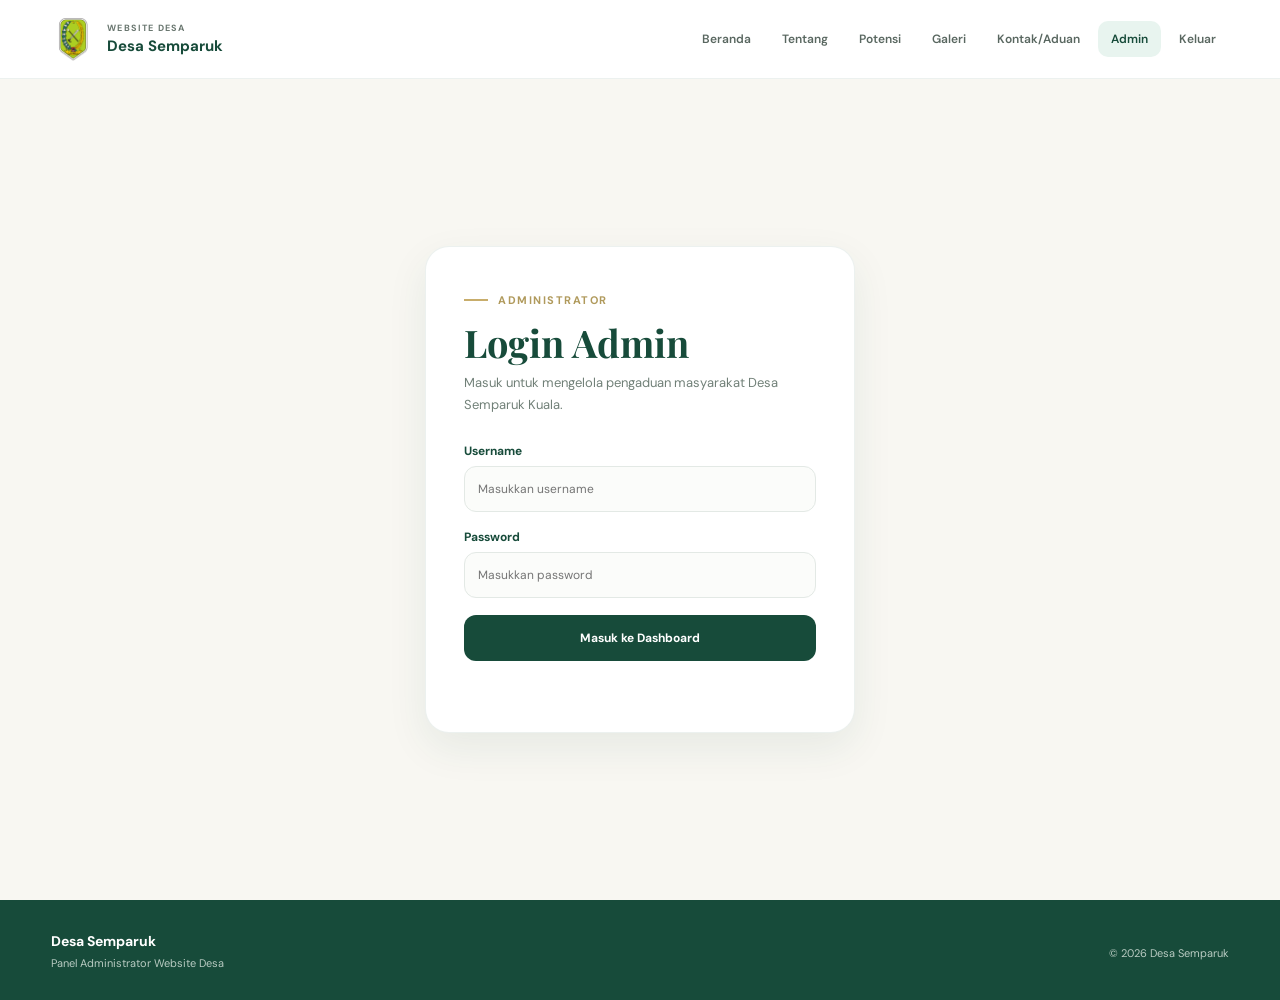
==== commit fd00dca8: "Update admin.html" ====
--- a/admin.html
+++ b/admin.html
@@ -6,7 +6,7 @@
 <meta charset="UTF-8">
 <meta name="viewport" content="width=device-width, initial-scale=1.0">
 
-<title>Admin — Semparuk Kuala</title>
+<title>Admin — Desa Semparuk</title>
 
 <link rel="preconnect" href="https://fonts.googleapis.com">
 <link rel="preconnect" href="https://fonts.gstatic.com" crossorigin>
@@ -14,10 +14,6 @@
 <link href="https://fonts.googleapis.com/css2?family=DM+Sans:wght@400;500;600;700&family=Playfair+Display:wght@600;700&display=swap" rel="stylesheet">
 
 <style>
-
-/* =====================================================
-   ROOT
-===================================================== */
 
 :root{
     --green:#174b3a;
@@ -59,6 +55,7 @@
     font-family:inherit;
 }
 
+
 /* =====================================================
    NAVBAR
 ===================================================== */
@@ -66,7 +63,6 @@
 .navbar{
     background:#fff;
     border-bottom:1px solid rgba(23,75,58,.08);
-
     position:sticky;
     top:0;
     z-index:50;
@@ -75,7 +71,6 @@
 .nav-container{
     width:min(1180px,92%);
     margin:auto;
-
     min-height:78px;
 
     display:flex;
@@ -91,42 +86,27 @@
     gap:12px;
 }
 
-.brand-mark{
-    width:42px;
-    height:42px;
-
-    display:flex;
-    align-items:center;
-    justify-content:center;
-
-    background:var(--green);
-    color:#fff;
-
-    border-radius:13px;
-
-    font-weight:700;
-    font-size:13px;
-
-    box-shadow:0 7px 18px rgba(23,75,58,.18);
+.brand-logo{
+    width:44px;
+    height:44px;
+
+    object-fit:contain;
+
+    display:block;
 }
 
 .brand-text strong{
     display:block;
-
     color:#69766f;
-
     font-size:9px;
     letter-spacing:1.2px;
 }
 
 .brand-text small{
     display:block;
-
     margin-top:2px;
-
     color:var(--green);
-
-    font-size:14px;
+    font-size:15px;
     font-weight:700;
 }
 
@@ -138,14 +118,10 @@
 
 .nav-menu a{
     color:#596760;
-
     font-size:12px;
     font-weight:600;
-
     padding:10px 13px;
-
     border-radius:10px;
-
     transition:.2s ease;
 }
 
@@ -159,6 +135,7 @@
     color:var(--green);
 }
 
+
 /* =====================================================
    LOGIN
 ===================================================== */
@@ -279,7 +256,6 @@
 
 .login-btn:hover{
     background:var(--green2);
-
     transform:translateY(-1px);
 }
 
@@ -294,6 +270,7 @@
 
     font-size:12px;
 }
+
 
 /* =====================================================
    HEADER
@@ -314,12 +291,15 @@
 
 .eyebrow{
     display:inline-flex;
+
     align-items:center;
+
     gap:10px;
 
     color:#b09a5c;
 
     font-size:11px;
+
     font-weight:700;
 
     letter-spacing:1.5px;
@@ -368,6 +348,7 @@
     margin-top:28px;
 }
 
+
 /* =====================================================
    BUTTON
 ===================================================== */
@@ -401,7 +382,6 @@
 
 .admin-btn:hover{
     background:var(--green2);
-
     transform:translateY(-1px);
 }
 
@@ -425,6 +405,7 @@
     transform:none;
 }
 
+
 /* =====================================================
    MAIN
 ===================================================== */
@@ -433,6 +414,7 @@
     padding:55px 0 75px;
 }
 
+
 /* =====================================================
    STATISTICS
 ===================================================== */
@@ -481,6 +463,7 @@
     font-size:32px;
 }
 
+
 /* =====================================================
    PANEL
 ===================================================== */
@@ -533,13 +516,13 @@
     font-size:12px;
 }
 
+
 /* =====================================================
    SEARCH
 ===================================================== */
 
 .admin-search{
     width:300px;
-
     max-width:100%;
 }
 
@@ -569,21 +552,19 @@
     box-shadow:0 0 0 3px rgba(36,102,78,.08);
 }
 
+
 /* =====================================================
    TABLE
 ===================================================== */
 
 .table-wrapper{
     width:100%;
-
     overflow-x:auto;
 }
 
 .aduan-table{
     width:100%;
-
     min-width:1250px;
-
     border-collapse:collapse;
 }
 
@@ -625,21 +606,17 @@
 
 .nama-cell strong{
     display:block;
-
     color:var(--green);
-
     font-weight:700;
 }
 
 .judul-cell{
     color:var(--dark)!important;
-
     font-weight:700;
 }
 
 .isi-cell{
     max-width:270px;
-
     white-space:normal;
 }
 
@@ -661,6 +638,7 @@
     white-space:nowrap;
 }
 
+
 /* =====================================================
    STATUS
 ===================================================== */
@@ -681,21 +659,19 @@
 
 .status-baru{
     background:#fff4d9;
-
     color:#916b20;
 }
 
 .status-diproses{
     background:#e7f0ff;
-
     color:#3d6190;
 }
 
 .status-selesai{
     background:#e4f4eb;
-
     color:#287052;
 }
+
 
 /* =====================================================
    BALASAN
@@ -703,7 +679,6 @@
 
 .balasan-cell{
     min-width:220px;
-
     max-width:280px;
 }
 
@@ -717,7 +692,6 @@
 
 .balasan-kosong{
     color:#a0aaa5;
-
     font-style:italic;
 }
 
@@ -747,6 +721,7 @@
     background:var(--green2);
 }
 
+
 /* =====================================================
    MESSAGE
 ===================================================== */
@@ -769,6 +744,7 @@
     margin-bottom:5px;
 }
 
+
 /* =====================================================
    FOOTER
 ===================================================== */
@@ -797,7 +773,6 @@
 
 .footer strong{
     color:#fff;
-
     font-size:14px;
 }
 
@@ -809,6 +784,7 @@
     color:#b9cbc2;
 }
 
+
 /* =====================================================
    MODAL
 ===================================================== */
@@ -853,13 +829,11 @@
 
     from{
         opacity:0;
-
         transform:translateY(10px);
     }
 
     to{
         opacity:1;
-
         transform:translateY(0);
     }
 
@@ -922,7 +896,6 @@
 
 .modal-box textarea{
     min-height:130px;
-
     resize:vertical;
 }
 
@@ -943,6 +916,7 @@
     flex-wrap:wrap;
 }
 
+
 /* =====================================================
    MOBILE
 ===================================================== */
@@ -955,15 +929,12 @@
 
     .nav-menu{
         overflow-x:auto;
-
         max-width:55%;
     }
 
     .nav-menu a{
         white-space:nowrap;
-
         padding:8px 9px;
-
         font-size:10px;
     }
 
@@ -973,7 +944,6 @@
 
     .admin-panel-header{
         align-items:stretch;
-
         flex-direction:column;
     }
 
@@ -1023,18 +993,25 @@
 
     .footer-content{
         flex-direction:column;
-
         align-items:flex-start;
     }
 
     .modal-box{
         padding:24px 20px;
-
         border-radius:20px;
     }
 
     .login-box{
         padding:28px 22px;
+    }
+
+    .brand-logo{
+        width:38px;
+        height:38px;
+    }
+
+    .brand-text small{
+        font-size:13px;
     }
 
 }
@@ -1056,9 +1033,11 @@
 
 <a href="index.html" class="brand">
 
-<span class="brand-mark">
-SK
-</span>
+<img
+    src="logo_pemda.png"
+    alt="Logo Pemerintah Daerah"
+    class="brand-logo"
+>
 
 <span class="brand-text">
 
@@ -1067,7 +1046,7 @@
 </strong>
 
 <small>
-Semparuk Kuala
+Desa Semparuk
 </small>
 
 </span>
@@ -1094,7 +1073,7 @@
 </a>
 
 <a href="kontak.html">
-Aduan
+Kontak/Aduan
 </a>
 
 <a href="admin.html" class="active">
@@ -1205,10 +1184,6 @@
 >
 
 
-<!-- =====================================================
-     HEADER
-===================================================== -->
-
 <header class="admin-header">
 
 <div class="container">
@@ -1251,10 +1226,6 @@
 </header>
 
 
-<!-- =====================================================
-     CONTENT
-===================================================== -->
-
 <main>
 
 <section class="section">
@@ -1262,12 +1233,9 @@
 <div class="container">
 
 
-<!-- =====================================================
-     STATISTIK
-===================================================== -->
+<!-- STATISTIK -->
 
 <div class="admin-stats">
-
 
 <div class="admin-stat">
 
@@ -1320,19 +1288,14 @@
 
 </div>
 
-
 </div>
 
 
-<!-- =====================================================
-     PANEL
-===================================================== -->
+<!-- PANEL -->
 
 <div class="admin-panel">
 
-
 <div class="admin-panel-header">
-
 
 <div class="admin-panel-title">
 
@@ -1362,15 +1325,12 @@
 
 </div>
 
-
 </div>
 
 
 <div class="table-wrapper">
 
-
 <table class="aduan-table">
-
 
 <thead>
 
@@ -1415,7 +1375,6 @@
 
 </table>
 
-
 </div>
 
 </div>
@@ -1440,7 +1399,7 @@
 <div>
 
 <strong>
-Semparuk Kuala
+Desa Semparuk
 </strong>
 
 <p>
@@ -1450,7 +1409,7 @@
 </div>
 
 <p>
-© 2026 Semparuk Kuala
+© 2026 Desa Semparuk
 </p>
 
 </div>
@@ -1467,14 +1426,11 @@
     id="modalBalasan"
 >
 
-
 <div class="modal-box">
-
 
 <h2>
 Balas Pengaduan
 </h2>
-
 
 <p
     class="modal-info"
@@ -1488,7 +1444,6 @@
 Status Pengaduan
 </label>
 
-
 <select id="modalStatus">
 
 <option value="Baru">
@@ -1509,7 +1464,6 @@
 <label for="modalBalasanText">
 Balasan Admin
 </label>
-
 
 <textarea
     id="modalBalasanText"
@@ -1518,7 +1472,6 @@
 
 
 <div class="modal-actions">
-
 
 <button
     type="button"
@@ -1527,7 +1480,6 @@
 >
 Batal
 </button>
-
 
 <button
     type="button"
@@ -1538,7 +1490,6 @@
 Simpan Balasan
 </button>
 
-
 </div>
 
 </div>
@@ -1553,7 +1504,7 @@
 ===================================================== */
 
 const SCRIPT_URL =
-"https://script.google.com/macros/s/AKfycbwiFekXNS2naIya8pPjoScS424VBe4sZxllf2VEU3-un4UshPAyrZED2afYIEV-idjJ/exec";
+"https://script.google.com/macros/s/AKfycbyPB0o6uoS_AK0VI01wySdgXW8JcBAwqpUlMcpKZTPSrpMHXiz6k0tQaKuLqBnZj4CR3A/exec";
 
 
 /* =====================================================
@@ -1599,7 +1550,6 @@
     function(e){
 
         e.preventDefault();
-
 
         const username =
             document.getElementById(
@@ -1608,14 +1558,12 @@
             .value
             .trim();
 
-
         const password =
             document.getElementById(
                 "loginPassword"
             )
             .value;
 
-
         if(
             username === ADMIN_USERNAME &&
             password === ADMIN_PASSWORD
@@ -1626,17 +1574,13 @@
                 "true"
             );
 
-
             loginMessage.textContent = "";
-
 
             loginScreen.style.display =
                 "none";
 
-
             dashboardContent.style.display =
                 "block";
-
 
             muatData();
 
@@ -1668,7 +1612,6 @@
             "adminLogin"
         );
 
-
     if(login === "true"){
 
         loginScreen.style.display =
@@ -1704,30 +1647,23 @@
         "adminLogin"
     );
 
-
     dashboardContent.style.display =
         "none";
 
-
     loginScreen.style.display =
         "flex";
-
 
     document.getElementById(
         "loginUsername"
     ).value = "";
 
-
     document.getElementById(
         "loginPassword"
     ).value = "";
 
-
     loginMessage.textContent = "";
 
-
     tutupModal();
-
 
     window.scrollTo(
         0,
@@ -1751,12 +1687,10 @@
             item.NO ??
             "",
 
-
         tanggal:
             item.tanggal ??
             item.TANGGAL ??
             "",
-
 
         token:
             item.token ??
@@ -1764,24 +1698,20 @@
             item.TOKEN ??
             "",
 
-
         nama:
             item.nama ??
             item.NAMA ??
             "",
 
-
         email:
             item.email ??
             item.EMAIL ??
             "",
 
-
         kategori:
             item.kategori ??
             item.KATEGORI ??
             "",
-
 
         judul:
             item.judul ??
@@ -1790,7 +1720,6 @@
             item["JUDUL ADUAN"] ??
             "",
 
-
         isi:
             item.isi ??
             item.isiAduan ??
@@ -1798,12 +1727,10 @@
             item["ISI ADUAN"] ??
             "",
 
-
         status:
             item.status ??
             item.STATUS ??
             "Baru",
-
 
         balasan:
             item.balasan ??
@@ -1831,12 +1758,10 @@
 
     }
 
-
     const tabel =
         document.getElementById(
             "tabelAduan"
         );
-
 
     tabel.innerHTML = `
 
@@ -1858,7 +1783,6 @@
         </tr>
 
     `;
-
 
     try{
 
@@ -1874,10 +1798,8 @@
                 ADMIN_PASSWORD
             );
 
-
         const response =
             await fetch(url);
-
 
         if(!response.ok){
 
@@ -1888,10 +1810,8 @@
 
         }
 
-
         const data =
             await response.json();
-
 
         if(
             !data ||
@@ -1905,28 +1825,23 @@
 
         }
 
-
         const rawData =
             Array.isArray(data.data)
             ? data.data
             : [];
 
-
         semuaAduan =
             rawData.map(
                 normalisasiAduan
             );
 
-
         tampilkanAduan(
             semuaAduan
         );
 
-
         updateStatistik(
             semuaAduan
         );
-
 
     }
 
@@ -1936,7 +1851,6 @@
             "Gagal mengambil data:",
             error
         );
-
 
         tabel.innerHTML = `
 
@@ -1988,7 +1902,6 @@
             "tabelAduan"
         );
 
-
     if(!data.length){
 
         tabel.innerHTML = `
@@ -2016,7 +1929,6 @@
 
     }
 
-
     tabel.innerHTML =
         data.map(
             (aduan)=>{
@@ -2024,7 +1936,6 @@
                 const status =
                     aduan.status ||
                     "Baru";
-
 
                 const statusClass =
                     String(status)
@@ -2034,12 +1945,10 @@
                         "-"
                     );
 
-
                 const originalIndex =
                     semuaAduan.indexOf(
                         aduan
                     );
-
 
                 return `
 
@@ -2051,14 +1960,12 @@
                         )}
                     </td>
 
-
                     <td>
                         ${escapeHTML(
                             aduan.tanggal || "-"
                         )}
                     </td>
 
-
                     <td>
 
                         <span class="token">
@@ -2071,7 +1978,6 @@
 
                     </td>
 
-
                     <td class="nama-cell">
 
                         <strong>
@@ -2084,7 +1990,6 @@
 
                     </td>
 
-
                     <td>
 
                         ${escapeHTML(
@@ -2093,7 +1998,6 @@
 
                     </td>
 
-
                     <td>
 
                         ${escapeHTML(
@@ -2102,7 +2006,6 @@
 
                     </td>
 
-
                     <td class="judul-cell">
 
                         ${escapeHTML(
@@ -2111,7 +2014,6 @@
 
                     </td>
 
-
                     <td class="isi-cell">
 
                         ${escapeHTML(
@@ -2119,7 +2021,6 @@
                         )}
 
                     </td>
-
 
                     <td>
 
@@ -2137,7 +2038,6 @@
 
                     </td>
 
-
                     <td class="balasan-cell">
 
                         ${
@@ -2171,7 +2071,6 @@
 
                             `
                         }
-
 
                         <button
                             type="button"
@@ -2187,7 +2086,6 @@
 
                         </button>
 
-
                     </td>
 
                 </tr>
@@ -2208,11 +2106,8 @@
 function updateStatistik(data){
 
     let baru = 0;
-
     let proses = 0;
-
     let selesai = 0;
-
 
     data.forEach(
         aduan=>{
@@ -2225,7 +2120,6 @@
                 .toLowerCase()
                 .trim();
 
-
             if(
                 status === "baru"
             ){
@@ -2252,25 +2146,21 @@
 
         }
     );
-
 
     document.getElementById(
         "totalAduan"
     ).textContent =
         data.length;
 
-
     document.getElementById(
         "totalBaru"
     ).textContent =
         baru;
 
-
     document.getElementById(
         "totalProses"
     ).textContent =
         proses;
-
 
     document.getElementById(
         "totalSelesai"
@@ -2294,7 +2184,6 @@
         .toLowerCase()
         .trim();
 
-
     if(!keyword){
 
         tampilkanAduan(
@@ -2304,7 +2193,6 @@
         return;
 
     }
-
 
     const hasil =
         semuaAduan.filter(
@@ -2313,19 +2201,12 @@
                 return [
 
                     aduan.nama,
-
                     aduan.email,
-
                     aduan.token,
-
                     aduan.kategori,
-
                     aduan.judul,
-
                     aduan.isi,
-
                     aduan.status,
-
                     aduan.balasan
 
                 ]
@@ -2344,7 +2225,6 @@
             }
         );
 
-
     tampilkanAduan(
         hasil
     );
@@ -2361,13 +2241,9 @@
     aduanDipilih =
         semuaAduan[index];
 
-
     if(!aduanDipilih){
-
         return;
-
-    }
-
+    }
 
     document.getElementById(
         "modalInfo"
@@ -2378,7 +2254,6 @@
             aduanDipilih.token ||
             "-"
         );
-
 
     document.getElementById(
         "modalStatus"
@@ -2393,7 +2268,6 @@
             "Baru"
         );
 
-
     document.getElementById(
         "modalBalasanText"
     )
@@ -2401,7 +2275,6 @@
         aduanDipilih.balasan ||
         "";
 
-
     document.getElementById(
         "modalBalasan"
     )
@@ -2423,7 +2296,6 @@
             "modalBalasan"
         );
 
-
     if(modal){
 
         modal.classList.remove(
@@ -2431,13 +2303,11 @@
         );
 
     }
-
 
     document.getElementById(
         "modalBalasanText"
     ).value = "";
 
-
     aduanDipilih =
         null;
 
@@ -2459,14 +2329,12 @@
         return;
 
     }
-
 
     const status =
         document.getElementById(
             "modalStatus"
         )
         .value;
-
 
     const balasan =
         document.getElementById(
@@ -2475,7 +2343,6 @@
         .value
         .trim();
 
-
     if(!balasan){
 
         alert(
@@ -2485,43 +2352,36 @@
         return;
 
     }
-
 
     const tombol =
         document.getElementById(
             "btnSimpan"
         );
 
-
     tombol.disabled = true;
 
     tombol.textContent =
         "Menyimpan...";
 
-
     try{
 
         const data =
             new URLSearchParams();
-
 
         data.append(
             "action",
             "reply"
         );
 
-
         data.append(
             "username",
             ADMIN_USERNAME
         );
 
-
         data.append(
             "password",
             ADMIN_PASSWORD
         );
-
 
         data.append(
             "token",
@@ -2529,18 +2389,15 @@
             ""
         );
 
-
         data.append(
             "reply",
             balasan
         );
 
-
         data.append(
             "status",
             status
         );
-
 
         const response =
             await fetch(
@@ -2551,10 +2408,8 @@
                 }
             );
 
-
         const result =
             await response.json();
-
 
         if(
             !result ||
@@ -2568,32 +2423,25 @@
 
         }
 
-
         aduanDipilih.status =
             status;
 
-
         aduanDipilih.balasan =
             balasan;
 
-
         tampilkanAduan(
             semuaAduan
         );
 
-
         updateStatistik(
             semuaAduan
         );
 
-
         tutupModal();
-
 
         alert(
             "Balasan berhasil disimpan."
         );
-
 
     }
 
@@ -2603,7 +2451,6 @@
             "Gagal menyimpan balasan:",
             error
         );
-
 
         alert(
             "Balasan gagal disimpan.\n\n" +
@@ -2615,7 +2462,6 @@
 
     }
 
-
     tombol.disabled = false;
 
     tombol.textContent =
@@ -2638,7 +2484,6 @@
         return "";
 
     }
-
 
     return String(value)
 
